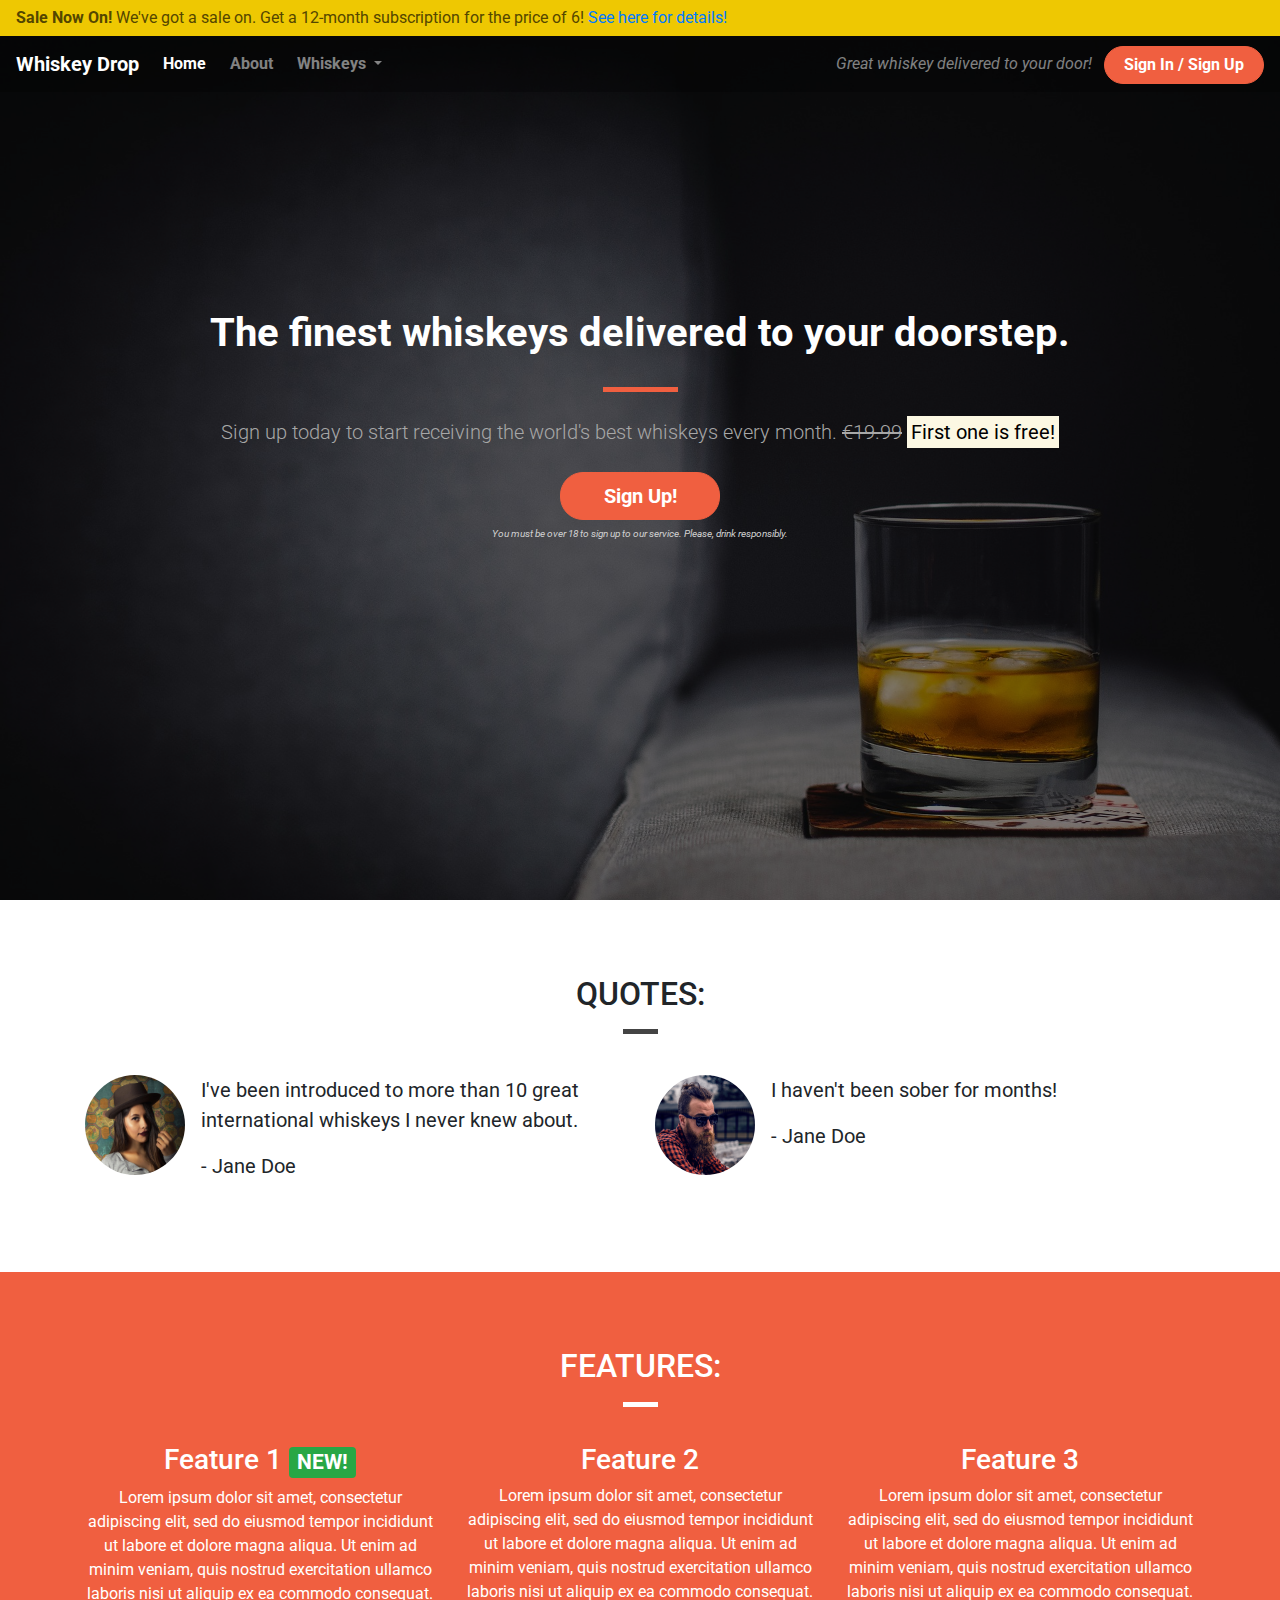
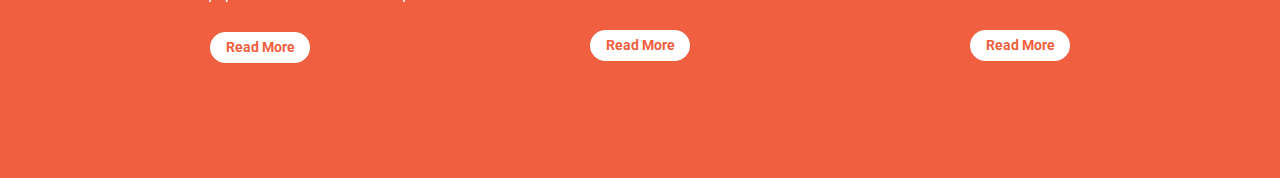
==== index-beyons-bs-quotes_featurs.html @ 5023ad26 "beyond bootstrap completed" ====
<!DOCTYPE html>
<html lang="en-us">

<head>
    <meta charset="utf-8">
    <title>Whiskey Drop | Taste a new whiskey every month</title>
    <meta name="viewport" content="width=device-width, initial-scale=1.0">
    <link rel="stylesheet" href="https://maxcdn.bootstrapcdn.com/bootstrap/4.1.3/css/bootstrap.min.css">
    <link rel="stylesheet" href="https://use.fontawesome.com/releases/v5.6.1/css/all.css" integrity="sha384-gfdkjb5BdAXd+lj+gudLWI+BXq4IuLW5IT+brZEZsLFm++aCMlF1V92rMkPaX4PP" crossorigin="anonymous">
    <link href="https://fonts.googleapis.com/css?family=Roboto:400,700" rel="stylesheet">
    <link rel="stylesheet" href="css/style.css" type="text/css" />
</head>

<body>
    <div class="container-fluid navalert-container">
        <div class="container-fluid alert-container">
            <div class="row d-none d-sm-block">
                <div class="col-12">
                    <div class="site-wide-alert alert alert-warning">
                        <strong>Sale Now On!</strong> We've got a sale on. Get a 12-month subscription for the price of 6! <a href="">See here for details!</a>
                    </div>
                </div>
            </div>
        </div>
        <nav class="navbar navbar-dark navbar-expand-sm">
            <a href="/" class="navbar-brand">Whiskey Drop</a>

            <button class="navbar-toggler ml-auto" type="button" data-toggle="collapse" data-target="#navbarNavDropdown" aria-controls="navbarNavDropdown" aria-expanded="false" aria-label="Toggle navigation">
        <span class="navbar-toggler-icon"></span></button>

            <div class="collapse navbar-collapse" id="navbarNavDropdown">
                <ul class="navbar-nav mr-auto">
                    <li class="active nav-item mr-2"><a class="nav-link" href="/">Home</a></li>
                    <li class="nav-item mr-2"><a class="nav-link" href="/about">About</a></li>
                    <li class="nav-item dropdown">
                        <a class="nav-link dropdown-toggle" href="#" id="navbarDropdownMenuLink" role="button" data-toggle="dropdown" aria-haspopup="true" aria-expanded="false">
          Whiskeys
        </a>
                        <div class="dropdown-menu" aria-labelledby="navbarDropdownMenuLink">
                            <a class="dropdown-item" href="#">Irish</a>
                            <a class="dropdown-item" href="#">Scotch</a>
                            <a class="dropdown-item" href="#">Japanese</a>
                            <a class="dropdown-item" href="#">American</a>
                        </div>
                    </li>

                    <li class="nav-item mr-2 d-block d-sm-none"><a class="nav-link" href="/login">Sign In / Sign Up</a></li>
                </ul>
            </div>
            <div class="d-none d-md-block">
                <p class="navbar-text my-auto mr-2"><i>Great whiskey delivered to your door!</i></p>
                <a href="/login" class="btn btn--cta btn--red">Sign In / Sign Up</a>
            </div>
        </nav>
    </div>
    <div class="container-fluid callout-container">
        <!-- Callout -->
        <div class="opaque-overlay">&nbsp;</div>
        <div class="row">
            <div class="col-12">
                <section class="callout jumbotron text-center">
                    <h1 class="jumbotron-header">The finest whiskeys delivered to your doorstep.</h1>
                    <hr class="block-divider block-divider--orange">
                    <p class="lead">Sign up today to start receiving the world's best whiskeys every month.
                        <s class="d-none d-sm-inline">€19.99</s>
                        <span class="d-inline d-sm-none"><br></span>
                        <strong><mark>First one is free!</mark></strong></p>
                    <button class="btn btn-lg btn--cta btn--red" data-toggle="modal" data-target="#signUpModal">Sign Up!</button>
                    <p class="text-muted"><small>You must be over 18 to sign up to our service. Please, drink responsibly.</small></p>
                </section>
            </div>
        </div>
        <!-- /.callout -->
    </div>

    <!-- Quotes -->
    <div class="container-wrapper">
        <div class="container quotes-container content-container">
            <section class="quotes">
                <div class="row">
                    <div class="col-12 page-header">
                        <h2 class="text-uppercase">Quotes:</h2>
                        <hr class="block-divider block-divider--short">
                    </div>
                </div>
                <div class="row">
                    <div class="col-12 col-md-6">
                        <div class="media">
                            <div class="d-none d-sm-block">
                                <img src="images/girl-image.png" class="rounded-circle mr-3" height=100 width=100>
                            </div>
                            <div class="media-body">
                                <blockquote class="blockquote">
                                    <p>I've been introduced to more than 10 great international whiskeys I never knew about.</p>
                                    <p>- Jane Doe</p>
                                </blockquote>
                            </div>
                        </div>
                    </div>
                    <div class="col-12 col-md-6">
                        <div class="media">
                            <div class="d-none d-sm-block">
                                <img src="images/guy-image.png" class="rounded-circle mr-3" height=100 width=100>
                            </div>
                            <div class="media-body">
                                <blockquote class="blockquote">
                                    <p>I haven't been sober for months!</p>
                                    <p>- Jane Doe</p>
                                </blockquote>
                            </div>
                        </div>
                    </div>
                </div>
            </section>
            <!-- /.quotes -->
        </div>
    </div>

    <!-- Features -->
    <div class="container-wrapper container-wrapper--red">
        <div class="container features-container content-container">
            <section class="features">
                <div class="row">
                    <div class="col-12 page-header">
                        <h2 class="text-uppercase">Features:</h2>
                        <hr class="block-divider block-divider--short block-divider--white">
                    </div>
                </div>
                <div class="row">
                    <div class="col-12 col-md-6 col-lg-4">
                        <div class="feature">
                            <h3><i class="fas fa-gift d-none d-sm-block"></i> Feature 1 <span class="badge badge-success">NEW!</span></h3>
                            <p>Lorem ipsum dolor sit amet, consectetur adipiscing elit, sed do eiusmod tempor incididunt ut labore et dolore magna aliqua. Ut enim ad minim veniam, quis nostrud exercitation ullamco laboris nisi ut aliquip ex ea commodo consequat.</p>
                            <p><a class="btn btn-sm btn-light" href="">Read More</a></p>
                        </div>
                    </div>
                    <div class="col-12 col-md-6 col-lg-4">
                        <div class="feature">
                            <h3><i class="fas fa-credit-card d-none d-sm-block"></i> Feature 2</h3>
                            <p>Lorem ipsum dolor sit amet, consectetur adipiscing elit, sed do eiusmod tempor incididunt ut labore et dolore magna aliqua. Ut enim ad minim veniam, quis nostrud exercitation ullamco laboris nisi ut aliquip ex ea commodo consequat.</p>
                            <p><a class="btn btn-sm btn-light" href="">Read More</a></p>
                        </div>
                    </div>
                    <div class="col-12 d-md-none d-lg-block col-lg-4">
                        <div class="feature">
                            <h3><i class="fas fa-times-circle d-none d-sm-block"></i> Feature 3</h3>
                            <p>Lorem ipsum dolor sit amet, consectetur adipiscing elit, sed do eiusmod tempor incididunt ut labore et dolore magna aliqua. Ut enim ad minim veniam, quis nostrud exercitation ullamco laboris nisi ut aliquip ex ea commodo consequat.</p>
                            <p><a class="btn btn-sm btn-light" href="">Read More</a></p>
                        </div>
                    </div>
                </div>
            </section>
            <!-- /.features -->
        </div>
    </div>

    <div class="modal" tabindex="-1" role="dialog" id="signUpModal">
        <div class="modal-dialog" role="document">
            <div class="modal-content">
                <div class="modal-header">
                    <h5 class="modal-title">Sign Up To Whiskey Drop!</h5>
                    <button type="button" class="close" data-dismiss="modal" aria-label="Close">
          <span aria-hidden="true">&times;</span>
        </button>
                </div>
                <div class="modal-body">
                    <form>
                        <div class="form-group">
                            <label for="exampleInputEmail1">Email address</label>
                            <input type="email" class="form-control" id="exampleInputEmail1" aria-describedby="emailHelp" placeholder="Enter email">
                            <small id="emailHelp" class="form-text text-muted">We'll never share your email with anyone else.</small>
                        </div>
                        <div class="form-group">
                            <label for="password">Password</label>
                            <input type="password" class="form-control" id="password" placeholder="Password">
                        </div>
                        <div class="form-group">
                            <label for="repeatPassword">Repeat Password</label>
                            <input type="password" class="form-control" id="repeatPassword" placeholder="Repeat Password">
                        </div>
                        <button type="submit" class="btn btn-success">Submit</button>
                    </form>
                </div>
            </div>
        </div>
    </div>

    <script src="https://code.jquery.com/jquery-3.3.1.slim.min.js" integrity="sha384-q8i/X+965DzO0rT7abK41JStQIAqVgRVzpbzo5smXKp4YfRvH+8abtTE1Pi6jizo" crossorigin="anonymous"></script>
    <script src="https://cdnjs.cloudflare.com/ajax/libs/popper.js/1.14.3/umd/popper.min.js" integrity="sha384-ZMP7rVo3mIykV+2+9J3UJ46jBk0WLaUAdn689aCwoqbBJiSnjAK/l8WvCWPIPm49" crossorigin="anonymous"></script>
    <script src="https://stackpath.bootstrapcdn.com/bootstrap/4.1.3/js/bootstrap.min.js" integrity="sha384-ChfqqxuZUCnJSK3+MXmPNIyE6ZbWh2IMqE241rYiqJxyMiZ6OW/JmZQ5stwEULTy" crossorigin="anonymous"></script>
</body>

</html>
---- css/style.css ----
body {
    font-family: 'Roboto', sans-serif;
}

/* Containers */

.container-wrapper {}

.container-wrapper--red {
    background-color: #f05f40;
    color: white;
}

.alert-container {}

.callout-container {
    height: 100vh;

    background: url('../images/whiskey-background.jpg') no-repeat bottom right fixed;
    -webkit-background-size: cover;
    -moz-background-size: cover;
    -o-background-size: cover;
    background-size: cover;
    
    display: flex;
    align-items: center;
    justify-content: center;

    position: relative;
}

.opaque-overlay {
    position: absolute;
    top: 0;
    left: 0;
    height: 100%;
    width: 100%;
    background-color: rgba(0, 0, 0, 0.5);
}

.content-container {
    padding-top: 75px;
    padding-bottom: 75px;
}

/* Navbar */

.navalert-container {
    position: absolute;
    top: 0;
    left: 0;
    z-index: 1;
    padding-left: 0;
    padding-right: 0;
}

.navbar {
    margin-bottom: 0;
    width: 100%;
    background-color: rgba(0, 0, 0, .25);
    border: 0;
}

.navbar .navbar-toggler {
    border: 0;
}

.navbar .navbar-brand {
    font-weight: bold;
}

.navbar .navbar-nav a {
    font-weight: bold;
}


/* Jumbotron */

.jumbotron {
    background-color: transparent;
}

.jumbotron h1 {
    color: white;
    font-weight: bold;
    margin-bottom: 30px;
    color: white;
}

.jumbotron .lead {
    color: #a7a7a7;
    margin: 25px 0;
}

.jumbotron small {
    font-size: 60%;
    font-style: italic;
    color: #d0d0d0;
}

/* Block dividers */

.block-divider {
    width: 75px;
    height: 5px;
    border: 0;
    background-color: #444;
}

.block-divider--orange {
    background-color: #f05f40;
}

.block-divider--white {
    background-color: white;
}

.block-divider--short {
    width: 35px;
}

/* Buttons */

.btn--cta {
    font-weight: bold;
    border-radius: 23px;
    width: 160px;
}

.btn--red {
    color: white;
    background-color: #f05f40;
    border-color: #f05f40;
}

.btn--red:hover,
.btn--red:active,
.btn--red:focus,
.btn--red:active:focus {
    background-color: #df4929;
    border-color: #df4929;
    color: white;
}

/* Alert */

.alert-container .col-12 {
    padding-left: 0;
    padding-right: 0;
}

.site-wide-alert {
    color: #544600;
    background-color: #eec802;
    border-color: #eec802;
    padding: 5px 15px;
    margin-bottom: 0;
    border: 1px solid transparent;
    border-radius: 0;
}

/* Page Headers */

.page-header {
    margin-bottom: 0;
    border-bottom: 0;
    text-align: center;
}

.page-header h2 {
    margin-top: 0;
}

/* Quotes */

.quotes .page-header {
    margin-bottom: 25px;
}

/* Features */

.feature {
    text-align: center;
    margin-bottom: 40px;
}

.feature i {
    margin-bottom: 20px;
    font-size: 45px;
    line-height: 45px;
}

.feature .btn {
    background-color: white;
    border-color: white;
    border-radius: 15px;
    min-width: 100px;
    font-weight: bold;
    margin-top: 10px;
    color: #f05f40;
}
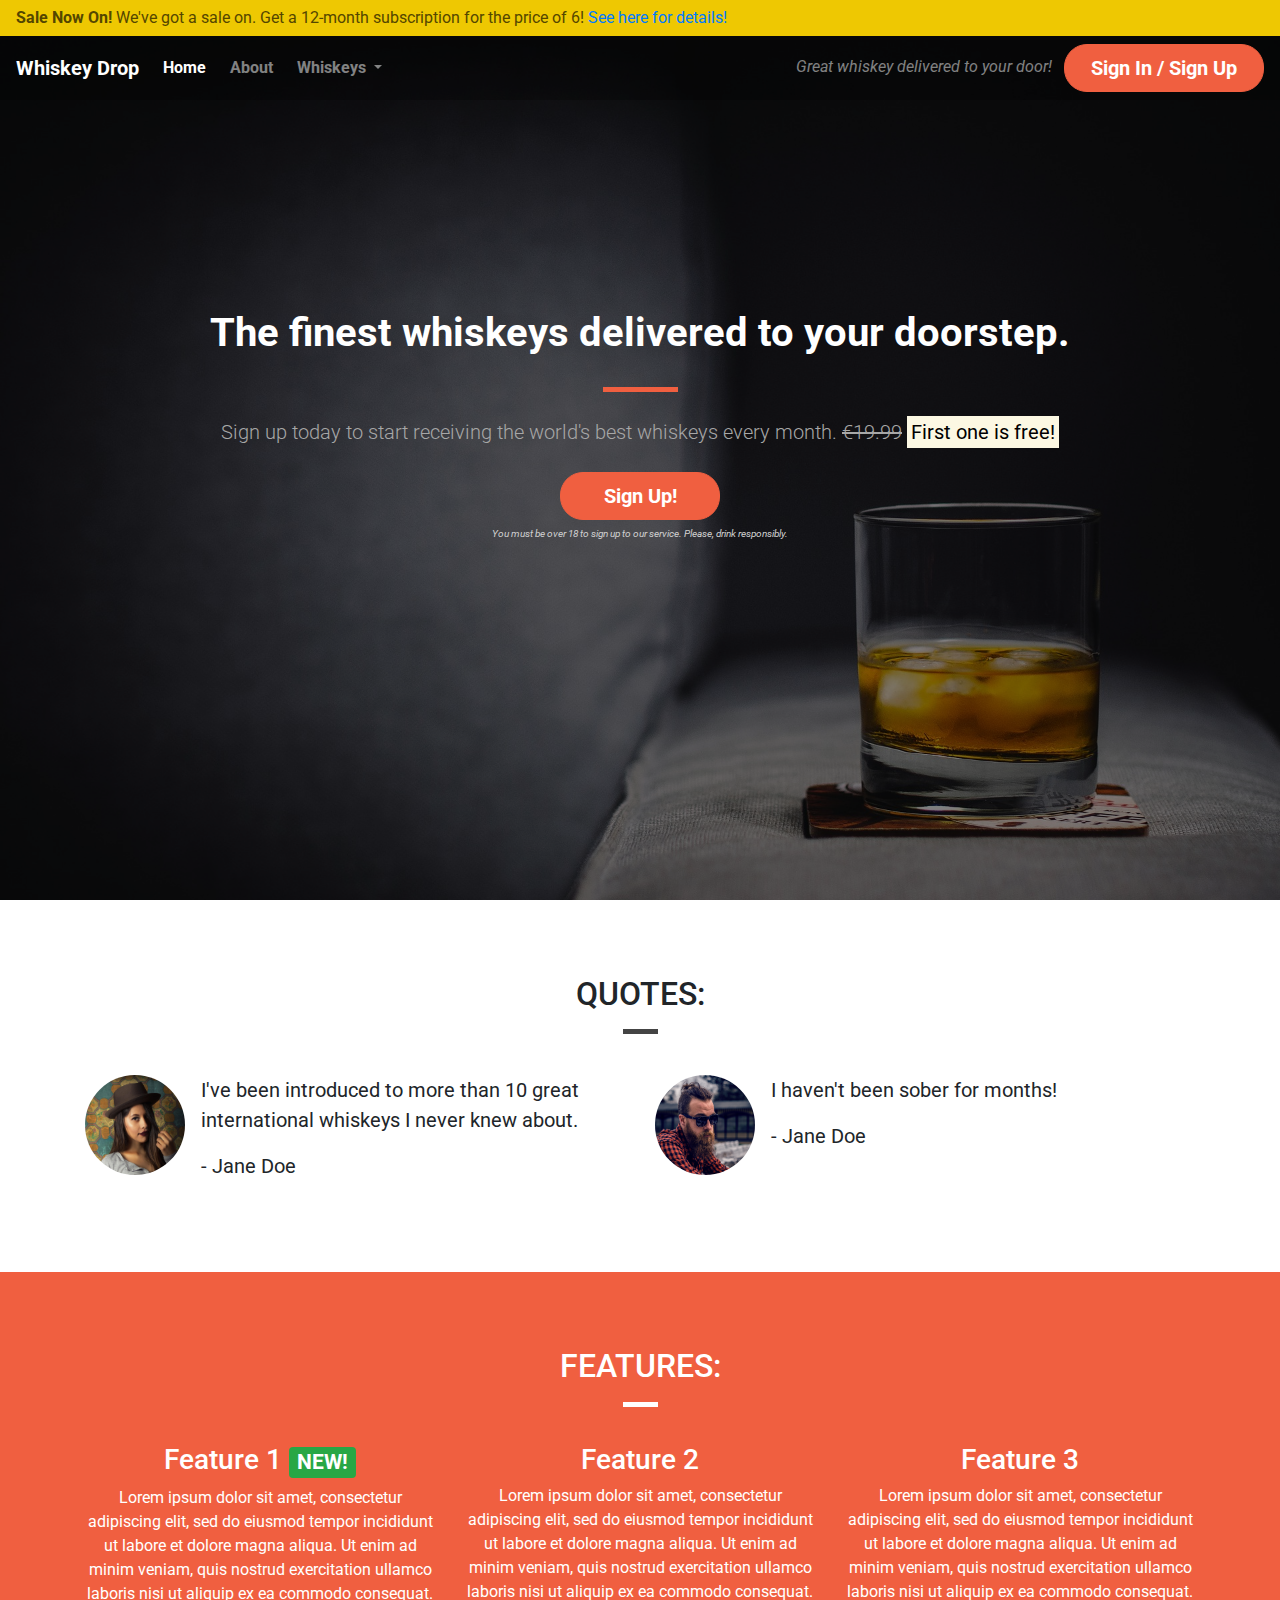
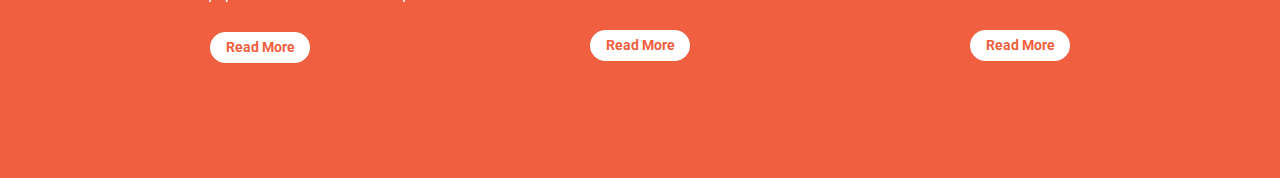
==== commit 3cfed5ac: "Tweaked button signup for modal" ====
--- a/index-beyons-bs-quotes_featurs.html
+++ b/index-beyons-bs-quotes_featurs.html
@@ -49,7 +49,8 @@
             </div>
             <div class="d-none d-md-block">
                 <p class="navbar-text my-auto mr-2"><i>Great whiskey delivered to your door!</i></p>
-                <a href="/login" class="btn btn--cta btn--red">Sign In / Sign Up</a>
+                <button class="btn btn-lg btn--cta--lg btn--red" data-toggle="modal" data-target="#signUpModal">Sign In / Sign Up</button>
+                <!-- a href="/login" class="btn btn--cta btn--red">Sign In / Sign Up</a  -->
             </div>
         </nav>
     </div>
--- a/css/style.css
+++ b/css/style.css
@@ -126,6 +126,11 @@
     border-radius: 23px;
     width: 160px;
 }
+.btn--cta--lg {
+    font-weight: bold;
+    border-radius: 23px;
+    width: 200px;
+}
 
 .btn--red {
     color: white;
